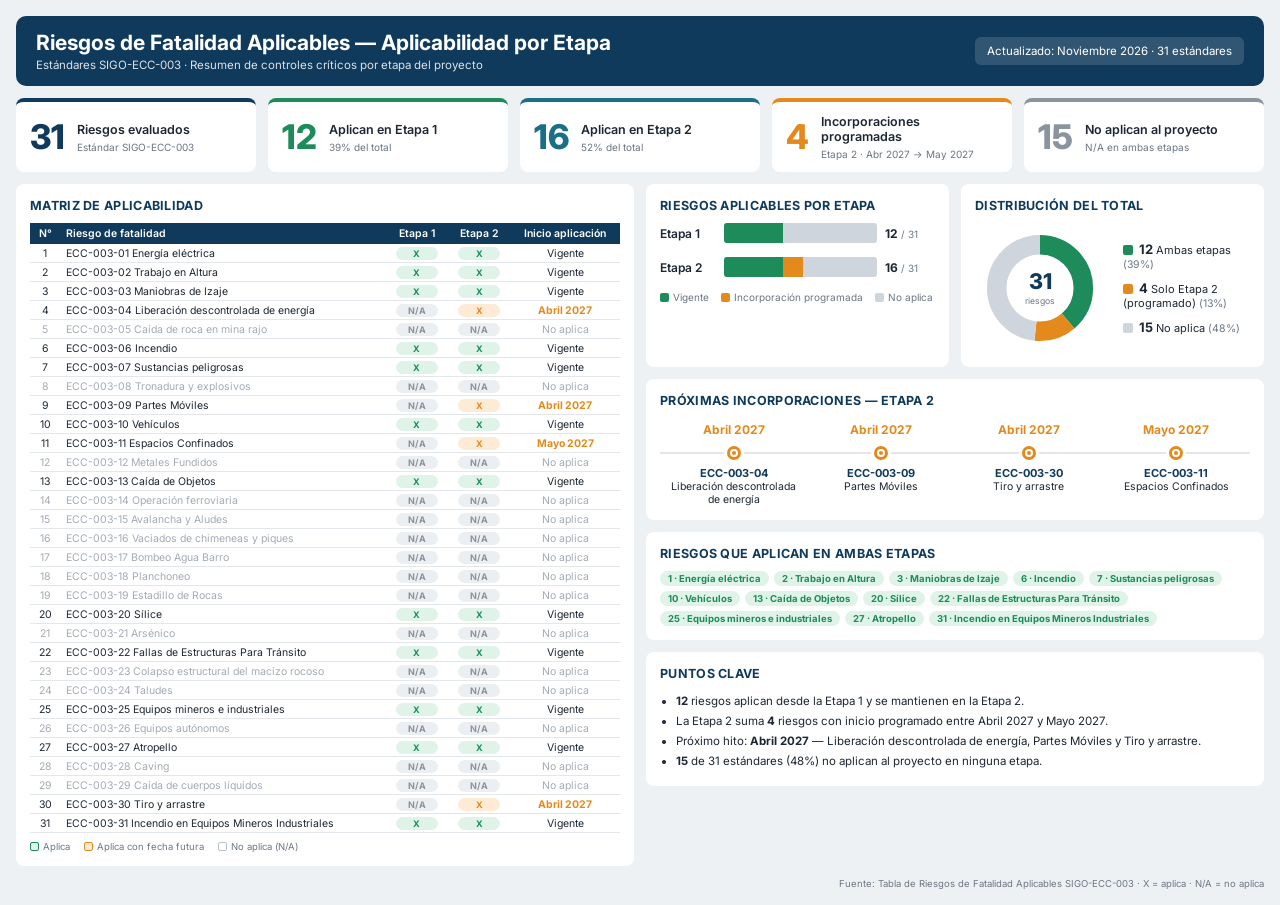
==== riesgos-fatalidad-aplicabilidad.html @ bd476831 "Agregar cuadro de aplicabilidad de riesgos de fatalidad: RF 04 y RF 09 pasan a Abril 2027 Co-Authore" ====
<!DOCTYPE html>
<html lang="es">
<head>
<meta charset="UTF-8">
<meta name="viewport" content="width=device-width, initial-scale=1.0">
<title>Riesgos de Fatalidad Aplicables</title>
<link href="https://fonts.googleapis.com/css2?family=Inter:wght@400;500;600;700;800&display=swap" rel="stylesheet">
<style>
  :root{
    --navy:#0f3a5c; --ink:#1d2733; --muted:#6b7684; --line:#e3e7ec; --bg:#eef1f4; --card:#fff;
    --green:#1e8c5a; --green-bg:#dff3e8; --orange:#e48a1c; --orange-bg:#fdebd6; --gray:#cfd5dc; --gray-bg:#eceff2; --teal:#1a6f86;
  }
  *{box-sizing:border-box;margin:0;padding:0}
  body{background:var(--bg);font-family:Inter,Arial,sans-serif;color:var(--ink);padding:16px}
  .wrap{max-width:1480px;margin:0 auto;display:flex;flex-direction:column;gap:12px}
  header{background:var(--navy);color:#fff;border-radius:10px;padding:14px 20px;display:flex;justify-content:space-between;align-items:center;gap:16px}
  header h1{font-size:21px;font-weight:700}
  header p{font-size:11.5px;opacity:.85;margin-top:3px}
  .stamp{background:rgba(255,255,255,.14);border-radius:6px;padding:7px 12px;font-size:11.5px;white-space:nowrap}

  .kpis{display:grid;grid-template-columns:repeat(5,1fr);gap:12px}
  .kpi{background:var(--card);border-radius:8px;border-top:4px solid;padding:12px 14px;display:flex;align-items:center;gap:12px}
  .kpi b{font-size:34px;font-weight:800;line-height:1}
  .kpi .t{font-size:12.5px;font-weight:600}
  .kpi .s{font-size:10px;color:var(--muted);margin-top:4px}

  .main{display:grid;grid-template-columns:1fr 1fr;gap:12px;align-items:start}
  .card{background:var(--card);border-radius:8px;padding:14px}
  h2{font-size:12.5px;font-weight:700;color:var(--navy);text-transform:uppercase;letter-spacing:.3px;margin-bottom:10px}

  table{width:100%;border-collapse:collapse;font-size:10.5px}
  th{background:var(--navy);color:#fff;font-weight:600;padding:4px 6px;text-align:left}
  th.c,td.c{text-align:center}
  td{padding:2.5px 6px;border-bottom:1px solid var(--line);height:18px}
  tr.na td{color:#a3abb5}
  .pill{display:inline-block;min-width:42px;border-radius:9px;font-size:9px;font-weight:700;padding:1px 0;text-align:center}
  .p-x{background:var(--green-bg);color:var(--green)}
  .p-f{background:var(--orange-bg);color:var(--orange)}
  .p-na{background:var(--gray-bg);color:#8a939e}
  .fut{color:var(--orange);font-weight:700}
  .leg{display:flex;gap:14px;font-size:9.5px;color:var(--muted);margin-top:8px}
  .leg i{display:inline-block;width:9px;height:9px;border-radius:2px;margin-right:4px;vertical-align:-1px;border:1px solid}

  .right{display:flex;flex-direction:column;gap:12px}
  .two{display:grid;grid-template-columns:1fr 1fr;gap:12px}
  .sbar{display:grid;grid-template-columns:56px 1fr 50px;align-items:center;gap:8px;margin:10px 0 14px;font-size:12px;font-weight:600}
  .track{height:20px;background:var(--gray);border-radius:3px;display:flex;overflow:hidden}
  .seg-g{background:var(--green)} .seg-o{background:var(--orange)}
  .sbar span:last-child{font-weight:700}.sbar small{font-weight:400;color:var(--muted)}
  .legend{display:flex;flex-wrap:wrap;gap:12px;font-size:10px;color:var(--muted)}
  .legend i{display:inline-block;width:9px;height:9px;border-radius:2px;margin-right:4px;vertical-align:-1px}

  .donut{display:flex;align-items:center;gap:18px}
  .donut svg{width:130px;height:130px;flex:none}
  .dl{font-size:11px;display:flex;flex-direction:column;gap:9px}
  .dl b{font-size:13px}.dl i{display:inline-block;width:10px;height:10px;border-radius:2px;margin-right:6px;vertical-align:-1px}.dl small{color:var(--muted);font-size:10.5px}

  .tl{position:relative;display:grid;grid-template-columns:repeat(4,1fr);text-align:center;padding-top:4px}
  .tl:before{content:"";position:absolute;left:0;right:0;top:34px;height:2px;background:var(--line)}
  .tl .d{font-size:12px;font-weight:700;color:var(--orange);height:22px}
  .tl .dot{width:14px;height:14px;border-radius:50%;border:3px solid var(--orange);background:#fff;margin:2px auto 6px;position:relative;box-shadow:0 0 0 3px #fff}
  .tl .dot:after{content:"";position:absolute;inset:2px;border-radius:50%;background:var(--orange)}
  .tl .code{font-size:11px;font-weight:700;color:var(--navy)}
  .tl .n{font-size:10.5px;padding:0 8px}

  .chips{display:flex;flex-wrap:wrap;gap:5px}
  .chips span{background:var(--green-bg);color:var(--green);font-size:9.5px;font-weight:700;border-radius:10px;padding:2px 8px}
  ul.kp{padding-left:16px;font-size:11.5px;line-height:1.75}
  .src{text-align:right;font-size:9.5px;color:var(--muted)}

  @media (max-width:1100px){.main{grid-template-columns:1fr}.kpis{grid-template-columns:repeat(2,1fr)}}
  @media (max-width:640px){body{padding:8px}.two{grid-template-columns:1fr}.kpis{grid-template-columns:1fr}header{flex-direction:column;align-items:flex-start}.tl{grid-template-columns:1fr 1fr;row-gap:12px}.tl:before{display:none}.matrix{overflow-x:auto}}
</style>
</head>
<body>
<div class="wrap">
  <header>
    <div>
      <h1>Riesgos de Fatalidad Aplicables — Aplicabilidad por Etapa</h1>
      <p>Estándares SIGO-ECC-003 · Resumen de controles críticos por etapa del proyecto</p>
    </div>
    <div class="stamp">Actualizado: Noviembre 2026 · 31 estándares</div>
  </header>

  <section class="kpis" id="kpis"></section>

  <div class="main">
    <section class="card matrix">
      <h2>Matriz de aplicabilidad</h2>
      <table>
        <thead><tr><th class="c" style="width:30px">N°</th><th>Riesgo de fatalidad</th><th class="c">Etapa 1</th><th class="c">Etapa 2</th><th class="c">Inicio aplicación</th></tr></thead>
        <tbody id="rows"></tbody>
      </table>
      <div class="leg"><span><i style="border-color:var(--green);background:var(--green-bg)"></i>Aplica</span><span><i style="border-color:var(--orange);background:var(--orange-bg)"></i>Aplica con fecha futura</span><span><i style="border-color:#b8c0c9;background:#fff"></i>No aplica (N/A)</span></div>
    </section>

    <div class="right">
      <div class="two">
        <section class="card">
          <h2>Riesgos aplicables por etapa</h2>
          <div id="bars"></div>
          <div class="legend"><span><i style="background:var(--green)"></i>Vigente</span><span><i style="background:var(--orange)"></i>Incorporación programada</span><span><i style="background:var(--gray)"></i>No aplica</span></div>
        </section>
        <section class="card">
          <h2>Distribución del total</h2>
          <div class="donut" id="donut"></div>
        </section>
      </div>

      <section class="card">
        <h2>Próximas incorporaciones — Etapa 2</h2>
        <div class="tl" id="tl"></div>
      </section>

      <section class="card">
        <h2>Riesgos que aplican en ambas etapas</h2>
        <div class="chips" id="chips"></div>
      </section>

      <section class="card">
        <h2>Puntos clave</h2>
        <ul class="kp" id="kp"></ul>
      </section>
    </div>
  </div>
  <div class="src">Fuente: Tabla de Riesgos de Fatalidad Aplicables SIGO-ECC-003 · X = aplica · N/A = no aplica</div>
</div>

<script>
// e1/e2: true = aplica. inicio: null = Vigente (si aplica) / No aplica; texto = fecha futura de incorporación en Etapa 2
const R = [
  [1,'Energía eléctrica',1,1],[2,'Trabajo en Altura',1,1],[3,'Maniobras de Izaje',1,1],
  [4,'Liberación descontrolada de energía',0,1,'Abril 2027'],
  [5,'Caída de roca en mina rajo',0,0],[6,'Incendio',1,1],[7,'Sustancias peligrosas',1,1],
  [8,'Tronadura y explosivos',0,0],
  [9,'Partes Móviles',0,1,'Abril 2027'],
  [10,'Vehículos',1,1],
  [11,'Espacios Confinados',0,1,'Mayo 2027'],
  [12,'Metales Fundidos',0,0],[13,'Caída de Objetos',1,1],[14,'Operación ferroviaria',0,0],
  [15,'Avalancha y Aludes',0,0],[16,'Vaciados de chimeneas y piques',0,0],[17,'Bombeo Agua Barro',0,0],
  [18,'Planchoneo',0,0],[19,'Estadillo de Rocas',0,0],[20,'Sílice',1,1],[21,'Arsénico',0,0],
  [22,'Fallas de Estructuras Para Tránsito',1,1],[23,'Colapso estructural del macizo rocoso',0,0],
  [24,'Taludes',0,0],[25,'Equipos mineros e industriales',1,1],[26,'Equipos autónomos',0,0],
  [27,'Atropello',1,1],[28,'Caving',0,0],[29,'Caída de cuerpos líquidos',0,0],
  [30,'Tiro y arrastre',0,1,'Abril 2027'],
  [31,'Incendio en Equipos Mineros Industriales',1,1]
].map(([n,name,e1,e2,inicio])=>({n,name,e1:!!e1,e2:!!e2,inicio,code:'ECC-003-'+String(n).padStart(2,'0')}));

const total=R.length, both=R.filter(r=>r.e1&&r.e2), e1=R.filter(r=>r.e1), e2=R.filter(r=>r.e2);
const fut=R.filter(r=>r.inicio), none=R.filter(r=>!r.e1&&!r.e2);
const pct=x=>Math.round(x/total*100);
const monthOrder=['Enero','Febrero','Marzo','Abril','Mayo','Junio','Julio','Agosto','Septiembre','Octubre','Noviembre','Diciembre'];
const key=s=>{const [m,y]=s.split(' ');return +y*12+monthOrder.indexOf(m)};
const abbr=s=>{const [m,y]=s.split(' ');return m.slice(0,3)+' '+y};
fut.sort((a,b)=>key(a.inicio)-key(b.inicio)||a.n-b.n);
const dates=[...new Set(fut.map(r=>r.inicio))];
const first=dates[0], last=dates[dates.length-1];

// KPIs
document.getElementById('kpis').innerHTML=[
  [total,'Riesgos evaluados','Estándar SIGO-ECC-003','var(--navy)'],
  [e1.length,'Aplican en Etapa 1',pct(e1.length)+'% del total','var(--green)'],
  [e2.length,'Aplican en Etapa 2',pct(e2.length)+'% del total','var(--teal)'],
  [fut.length,'Incorporaciones programadas',`Etapa 2 · ${abbr(first)}${first!==last?' → '+abbr(last):''}`,'var(--orange)'],
  [none.length,'No aplican al proyecto','N/A en ambas etapas','#8a939e']
].map(([v,t,s,c])=>`<div class="kpi" style="border-color:${c}"><b style="color:${c}">${v}</b><div><div class="t">${t}</div><div class="s">${s}</div></div></div>`).join('');

// Matriz
const pill=(on,f)=>on?`<span class="pill ${f?'p-f':'p-x'}">X</span>`:`<span class="pill p-na">N/A</span>`;
document.getElementById('rows').innerHTML=R.map(r=>{
  const na=!r.e1&&!r.e2;
  const ini=r.inicio?`<span class="fut">${r.inicio}</span>`:na?'No aplica':'Vigente';
  return `<tr class="${na?'na':''}"><td class="c">${r.n}</td><td>${r.code} ${r.name}</td><td class="c">${pill(r.e1)}</td><td class="c">${pill(r.e2,!!r.inicio)}</td><td class="c">${ini}</td></tr>`;
}).join('');

// Barras por etapa
const bar=(lbl,g,o)=>`<div class="sbar"><span>${lbl}</span><div class="track"><div class="seg-g" style="width:${g/total*100}%"></div><div class="seg-o" style="width:${o/total*100}%"></div></div><span>${g+o} <small>/ ${total}</small></span></div>`;
document.getElementById('bars').innerHTML=bar('Etapa 1',e1.length,0)+bar('Etapa 2',e2.length-fut.length,fut.length);

// Donut
const segs=[[both.length,'var(--green)','Ambas etapas'],[fut.length,'var(--orange)','Solo Etapa 2 (programado)'],[none.length,'var(--gray)','No aplica']];
let off=0;const C=2*Math.PI*40;
const arcs=segs.map(([v,c])=>{const len=v/total*C;const a=`<circle r="40" cx="60" cy="60" fill="none" stroke="${c}" stroke-width="18" stroke-dasharray="${len} ${C-len}" stroke-dashoffset="${-off}" transform="rotate(-90 60 60)"/>`;off+=len;return a}).join('');
document.getElementById('donut').innerHTML=`<svg viewBox="0 0 120 120">${arcs}<text x="60" y="61" text-anchor="middle" font-size="20" font-weight="800" fill="#0f3a5c">${total}</text><text x="60" y="75" text-anchor="middle" font-size="8" fill="#6b7684">riesgos</text></svg>
<div class="dl">${segs.map(([v,c,l])=>`<div><i style="background:${c}"></i><b>${v}</b> ${l} <small>(${pct(v)}%)</small></div>`).join('')}</div>`;

// Línea de tiempo
document.getElementById('tl').innerHTML=fut.map(r=>`<div><div class="d">${r.inicio}</div><div class="dot"></div><div class="code">${r.code}</div><div class="n">${r.name}</div></div>`).join('');

// Chips
document.getElementById('chips').innerHTML=both.map(r=>`<span>${r.n} · ${r.name}</span>`).join('');

// Puntos clave
const hito=fut.filter(r=>r.inicio===first).map(r=>r.name);
const join=a=>a.length>1?a.slice(0,-1).join(', ')+' y '+a[a.length-1]:a[0];
document.getElementById('kp').innerHTML=[
  `<b>${both.length}</b> riesgos aplican desde la Etapa 1 y se mantienen en la Etapa 2.`,
  `La Etapa 2 suma <b>${fut.length}</b> riesgos con inicio programado entre ${first} y ${last}.`,
  `Próximo hito: <b>${first}</b> — ${join(hito)}.`,
  `<b>${none.length}</b> de ${total} estándares (${pct(none.length)}%) no aplican al proyecto en ninguna etapa.`
].map(t=>`<li>${t}</li>`).join('');
</script>
</body>
</html>
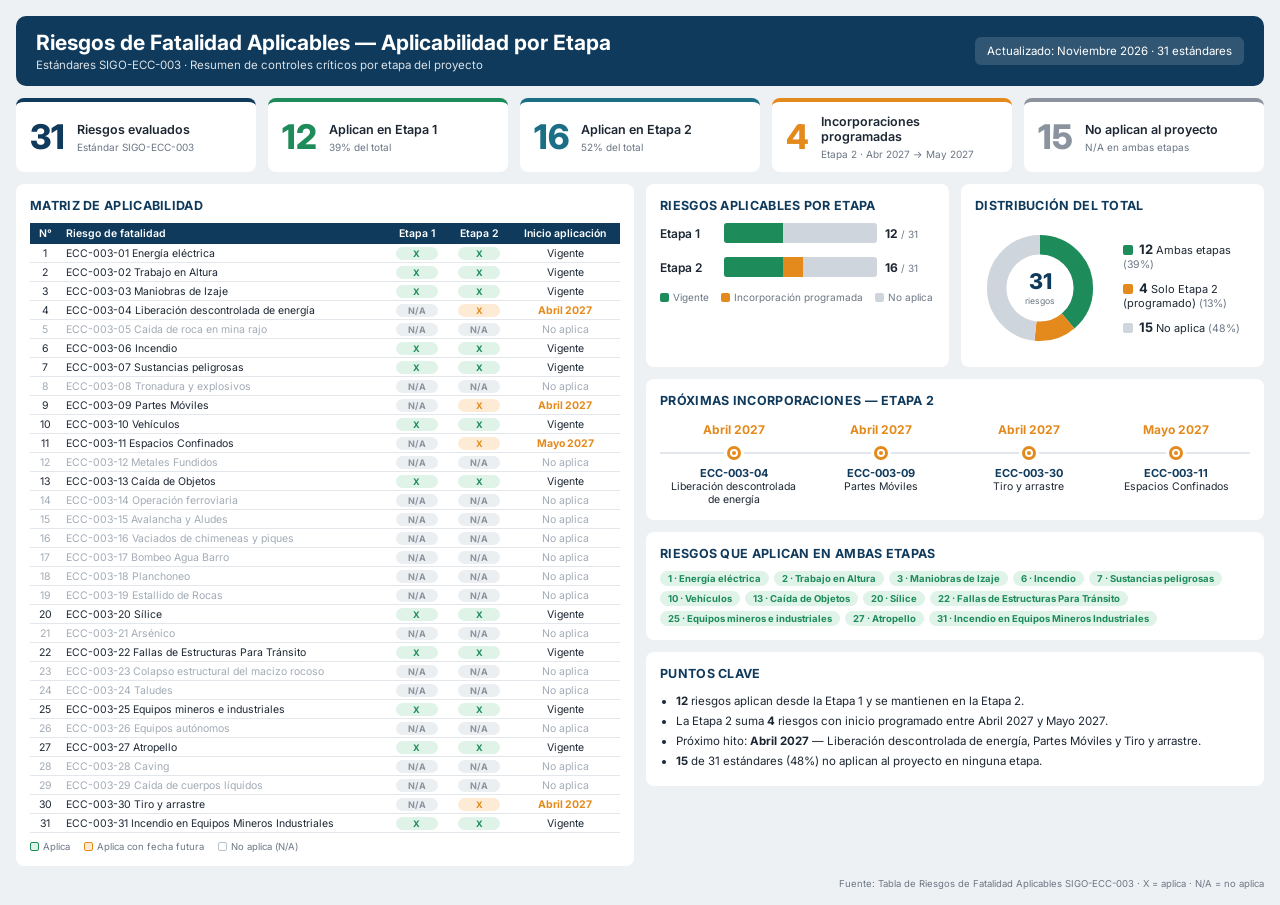
==== commit a8cde5be: "Corregir RF 19: Estallido de Rocas Co-Authored-By: Claude Opus 5.5 <noreply@anthropic.com> Claude-Se" ====
--- a/riesgos-fatalidad-aplicabilidad.html
+++ b/riesgos-fatalidad-aplicabilidad.html
@@ -138,7 +138,7 @@
   [11,'Espacios Confinados',0,1,'Mayo 2027'],
   [12,'Metales Fundidos',0,0],[13,'Caída de Objetos',1,1],[14,'Operación ferroviaria',0,0],
   [15,'Avalancha y Aludes',0,0],[16,'Vaciados de chimeneas y piques',0,0],[17,'Bombeo Agua Barro',0,0],
-  [18,'Planchoneo',0,0],[19,'Estadillo de Rocas',0,0],[20,'Sílice',1,1],[21,'Arsénico',0,0],
+  [18,'Planchoneo',0,0],[19,'Estallido de Rocas',0,0],[20,'Sílice',1,1],[21,'Arsénico',0,0],
   [22,'Fallas de Estructuras Para Tránsito',1,1],[23,'Colapso estructural del macizo rocoso',0,0],
   [24,'Taludes',0,0],[25,'Equipos mineros e industriales',1,1],[26,'Equipos autónomos',0,0],
   [27,'Atropello',1,1],[28,'Caving',0,0],[29,'Caída de cuerpos líquidos',0,0],
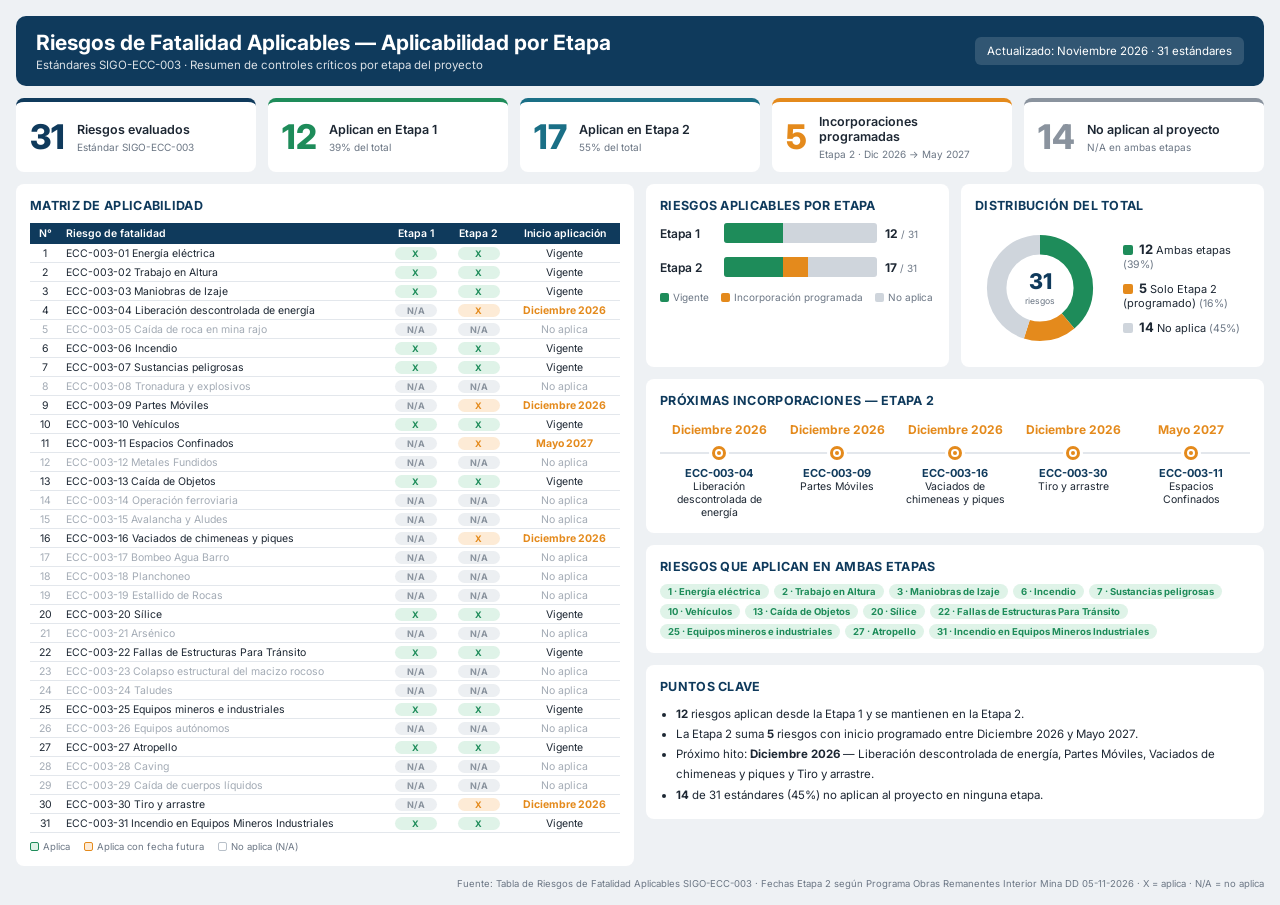
==== commit 714e306d: "Actualizar cuadro de aplicabilidad con fechas del programa de obras remanentes interior mina RF 04, " ====
--- a/riesgos-fatalidad-aplicabilidad.html
+++ b/riesgos-fatalidad-aplicabilidad.html
@@ -55,7 +55,7 @@
   .dl{font-size:11px;display:flex;flex-direction:column;gap:9px}
   .dl b{font-size:13px}.dl i{display:inline-block;width:10px;height:10px;border-radius:2px;margin-right:6px;vertical-align:-1px}.dl small{color:var(--muted);font-size:10.5px}
 
-  .tl{position:relative;display:grid;grid-template-columns:repeat(4,1fr);text-align:center;padding-top:4px}
+  .tl{position:relative;display:grid;grid-template-columns:repeat(var(--n,4),1fr);text-align:center;padding-top:4px}
   .tl:before{content:"";position:absolute;left:0;right:0;top:34px;height:2px;background:var(--line)}
   .tl .d{font-size:12px;font-weight:700;color:var(--orange);height:22px}
   .tl .dot{width:14px;height:14px;border-radius:50%;border:3px solid var(--orange);background:#fff;margin:2px auto 6px;position:relative;box-shadow:0 0 0 3px #fff}
@@ -123,26 +123,26 @@
       </section>
     </div>
   </div>
-  <div class="src">Fuente: Tabla de Riesgos de Fatalidad Aplicables SIGO-ECC-003 · X = aplica · N/A = no aplica</div>
+  <div class="src">Fuente: Tabla de Riesgos de Fatalidad Aplicables SIGO-ECC-003 · Fechas Etapa 2 según Programa Obras Remanentes Interior Mina DD 05-11-2026 · X = aplica · N/A = no aplica</div>
 </div>
 
 <script>
 // e1/e2: true = aplica. inicio: null = Vigente (si aplica) / No aplica; texto = fecha futura de incorporación en Etapa 2
 const R = [
   [1,'Energía eléctrica',1,1],[2,'Trabajo en Altura',1,1],[3,'Maniobras de Izaje',1,1],
-  [4,'Liberación descontrolada de energía',0,1,'Abril 2027'],
+  [4,'Liberación descontrolada de energía',0,1,'Diciembre 2026'],
   [5,'Caída de roca en mina rajo',0,0],[6,'Incendio',1,1],[7,'Sustancias peligrosas',1,1],
   [8,'Tronadura y explosivos',0,0],
-  [9,'Partes Móviles',0,1,'Abril 2027'],
+  [9,'Partes Móviles',0,1,'Diciembre 2026'],
   [10,'Vehículos',1,1],
   [11,'Espacios Confinados',0,1,'Mayo 2027'],
   [12,'Metales Fundidos',0,0],[13,'Caída de Objetos',1,1],[14,'Operación ferroviaria',0,0],
-  [15,'Avalancha y Aludes',0,0],[16,'Vaciados de chimeneas y piques',0,0],[17,'Bombeo Agua Barro',0,0],
+  [15,'Avalancha y Aludes',0,0],[16,'Vaciados de chimeneas y piques',0,1,'Diciembre 2026'],[17,'Bombeo Agua Barro',0,0],
   [18,'Planchoneo',0,0],[19,'Estallido de Rocas',0,0],[20,'Sílice',1,1],[21,'Arsénico',0,0],
   [22,'Fallas de Estructuras Para Tránsito',1,1],[23,'Colapso estructural del macizo rocoso',0,0],
   [24,'Taludes',0,0],[25,'Equipos mineros e industriales',1,1],[26,'Equipos autónomos',0,0],
   [27,'Atropello',1,1],[28,'Caving',0,0],[29,'Caída de cuerpos líquidos',0,0],
-  [30,'Tiro y arrastre',0,1,'Abril 2027'],
+  [30,'Tiro y arrastre',0,1,'Diciembre 2026'],
   [31,'Incendio en Equipos Mineros Industriales',1,1]
 ].map(([n,name,e1,e2,inicio])=>({n,name,e1:!!e1,e2:!!e2,inicio,code:'ECC-003-'+String(n).padStart(2,'0')}));
 
@@ -185,6 +185,7 @@
 <div class="dl">${segs.map(([v,c,l])=>`<div><i style="background:${c}"></i><b>${v}</b> ${l} <small>(${pct(v)}%)</small></div>`).join('')}</div>`;
 
 // Línea de tiempo
+document.getElementById('tl').style.setProperty('--n',fut.length);
 document.getElementById('tl').innerHTML=fut.map(r=>`<div><div class="d">${r.inicio}</div><div class="dot"></div><div class="code">${r.code}</div><div class="n">${r.name}</div></div>`).join('');
 
 // Chips
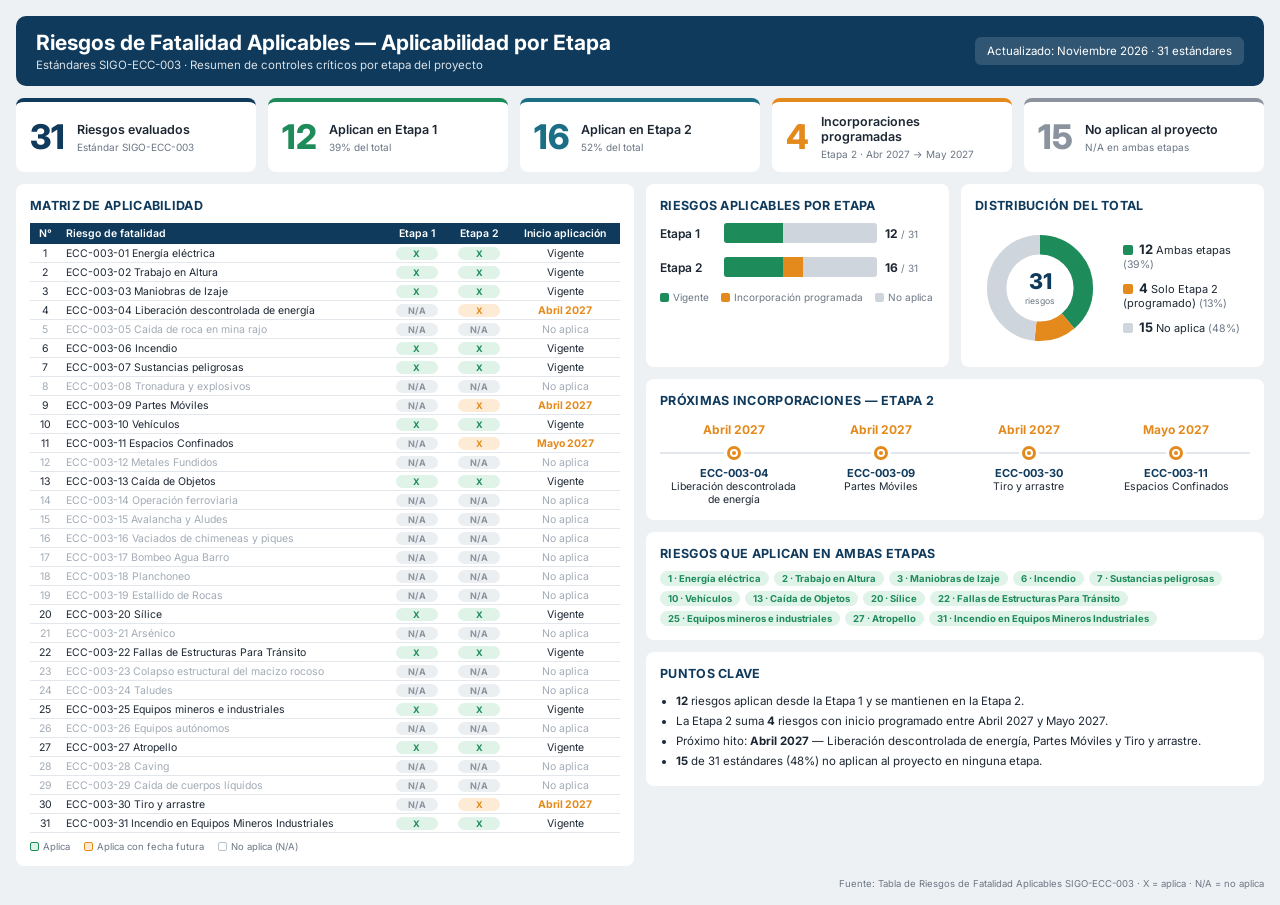
==== commit 9cf7d33f: "Restaurar cuadro de aplicabilidad con sus fechas originales Co-Authored-By: Claude Opus 5.5 <noreply" ====
--- a/riesgos-fatalidad-aplicabilidad.html
+++ b/riesgos-fatalidad-aplicabilidad.html
@@ -55,7 +55,7 @@
   .dl{font-size:11px;display:flex;flex-direction:column;gap:9px}
   .dl b{font-size:13px}.dl i{display:inline-block;width:10px;height:10px;border-radius:2px;margin-right:6px;vertical-align:-1px}.dl small{color:var(--muted);font-size:10.5px}
 
-  .tl{position:relative;display:grid;grid-template-columns:repeat(var(--n,4),1fr);text-align:center;padding-top:4px}
+  .tl{position:relative;display:grid;grid-template-columns:repeat(4,1fr);text-align:center;padding-top:4px}
   .tl:before{content:"";position:absolute;left:0;right:0;top:34px;height:2px;background:var(--line)}
   .tl .d{font-size:12px;font-weight:700;color:var(--orange);height:22px}
   .tl .dot{width:14px;height:14px;border-radius:50%;border:3px solid var(--orange);background:#fff;margin:2px auto 6px;position:relative;box-shadow:0 0 0 3px #fff}
@@ -123,26 +123,26 @@
       </section>
     </div>
   </div>
-  <div class="src">Fuente: Tabla de Riesgos de Fatalidad Aplicables SIGO-ECC-003 · Fechas Etapa 2 según Programa Obras Remanentes Interior Mina DD 05-11-2026 · X = aplica · N/A = no aplica</div>
+  <div class="src">Fuente: Tabla de Riesgos de Fatalidad Aplicables SIGO-ECC-003 · X = aplica · N/A = no aplica</div>
 </div>
 
 <script>
 // e1/e2: true = aplica. inicio: null = Vigente (si aplica) / No aplica; texto = fecha futura de incorporación en Etapa 2
 const R = [
   [1,'Energía eléctrica',1,1],[2,'Trabajo en Altura',1,1],[3,'Maniobras de Izaje',1,1],
-  [4,'Liberación descontrolada de energía',0,1,'Diciembre 2026'],
+  [4,'Liberación descontrolada de energía',0,1,'Abril 2027'],
   [5,'Caída de roca en mina rajo',0,0],[6,'Incendio',1,1],[7,'Sustancias peligrosas',1,1],
   [8,'Tronadura y explosivos',0,0],
-  [9,'Partes Móviles',0,1,'Diciembre 2026'],
+  [9,'Partes Móviles',0,1,'Abril 2027'],
   [10,'Vehículos',1,1],
   [11,'Espacios Confinados',0,1,'Mayo 2027'],
   [12,'Metales Fundidos',0,0],[13,'Caída de Objetos',1,1],[14,'Operación ferroviaria',0,0],
-  [15,'Avalancha y Aludes',0,0],[16,'Vaciados de chimeneas y piques',0,1,'Diciembre 2026'],[17,'Bombeo Agua Barro',0,0],
+  [15,'Avalancha y Aludes',0,0],[16,'Vaciados de chimeneas y piques',0,0],[17,'Bombeo Agua Barro',0,0],
   [18,'Planchoneo',0,0],[19,'Estallido de Rocas',0,0],[20,'Sílice',1,1],[21,'Arsénico',0,0],
   [22,'Fallas de Estructuras Para Tránsito',1,1],[23,'Colapso estructural del macizo rocoso',0,0],
   [24,'Taludes',0,0],[25,'Equipos mineros e industriales',1,1],[26,'Equipos autónomos',0,0],
   [27,'Atropello',1,1],[28,'Caving',0,0],[29,'Caída de cuerpos líquidos',0,0],
-  [30,'Tiro y arrastre',0,1,'Diciembre 2026'],
+  [30,'Tiro y arrastre',0,1,'Abril 2027'],
   [31,'Incendio en Equipos Mineros Industriales',1,1]
 ].map(([n,name,e1,e2,inicio])=>({n,name,e1:!!e1,e2:!!e2,inicio,code:'ECC-003-'+String(n).padStart(2,'0')}));
 
@@ -185,7 +185,6 @@
 <div class="dl">${segs.map(([v,c,l])=>`<div><i style="background:${c}"></i><b>${v}</b> ${l} <small>(${pct(v)}%)</small></div>`).join('')}</div>`;
 
 // Línea de tiempo
-document.getElementById('tl').style.setProperty('--n',fut.length);
 document.getElementById('tl').innerHTML=fut.map(r=>`<div><div class="d">${r.inicio}</div><div class="dot"></div><div class="code">${r.code}</div><div class="n">${r.name}</div></div>`).join('');
 
 // Chips
